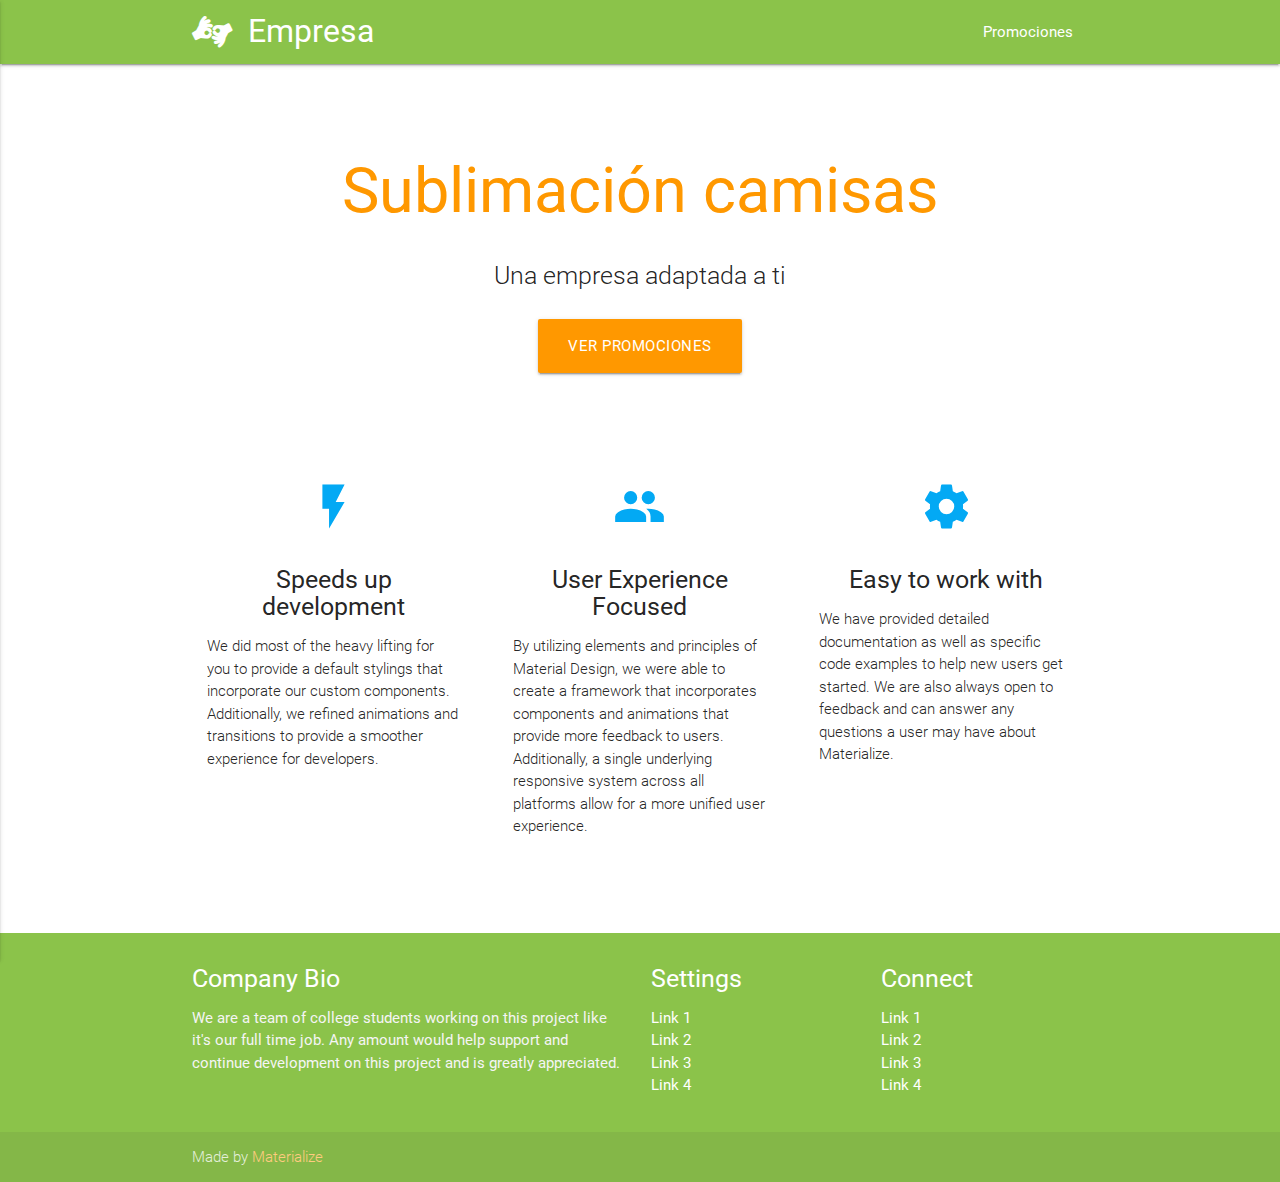
==== starter-template/index.html @ 00b585cf "Starting repo" ====
<!DOCTYPE html>
<html lang="en">
<head>
  <meta http-equiv="Content-Type" content="text/html; charset=UTF-8"/>
  <meta name="viewport" content="width=device-width, initial-scale=1, maximum-scale=1.0"/>
  <title>Sublimacion</title>

  <!-- CSS  -->
  <link href="https://fonts.googleapis.com/icon?family=Material+Icons" rel="stylesheet">
  <link href="css/materialize.css" type="text/css" rel="stylesheet" media="screen,projection"/>
  <link href="css/style.css" type="text/css" rel="stylesheet" media="screen,projection"/>
  <link rel="stylesheet" href="css/font-awesome.min.css">
  <link rel="stylesheet" href="css/palette.css">
</head>
<body>
  <nav class="default-primary-color" role="navigation">
    <div class="nav-wrapper container">

      <a id="" href="#" class="brand-logo"><i class="fa fa-american-sign-language-interpreting" aria-hidden="true"></i>Empresa</a>

      <ul class="right hide-on-med-and-down">
        <li><a href="#">Promociones</a></li>
      </ul>

      <ul id="nav-mobile" class="side-nav">
        <li><a href="#">Promociones</a></li>
      </ul>
      <a href="#" data-activates="nav-mobile" class="button-collapse"><i class="material-icons">menu</i></a>
    </div>
  </nav>
  <div class="section no-pad-bot" id="index-banner">
    <div class="container">
      <br><br>
      <h1 class="header center orange-text">Sublimación camisas</h1>
      <div class="row center">
        <h5 class="header col s12 light">Una empresa adaptada a ti</h5>
      </div>
      <div class="row center">
        <a href="http://materializecss.com/getting-started.html" id="download-button" class="btn-large waves-effect waves-light orange">Ver promociones</a>
      </div>
      <br><br>

    </div>
  </div>


  <div class="container">
    <div class="section">

      <!--   Icon Section   -->
      <div class="row">
        <div class="col s12 m4">
          <div class="icon-block">
            <h2 class="center light-blue-text"><i class="material-icons">flash_on</i></h2>
            <h5 class="center">Speeds up development</h5>

            <p class="light">We did most of the heavy lifting for you to provide a default stylings that incorporate our custom components. Additionally, we refined animations and transitions to provide a smoother experience for developers.</p>
          </div>
        </div>

        <div class="col s12 m4">
          <div class="icon-block">
            <h2 class="center light-blue-text"><i class="material-icons">group</i></h2>
            <h5 class="center">User Experience Focused</h5>

            <p class="light">By utilizing elements and principles of Material Design, we were able to create a framework that incorporates components and animations that provide more feedback to users. Additionally, a single underlying responsive system across all platforms allow for a more unified user experience.</p>
          </div>
        </div>

        <div class="col s12 m4">
          <div class="icon-block">
            <h2 class="center light-blue-text"><i class="material-icons">settings</i></h2>
            <h5 class="center">Easy to work with</h5>

            <p class="light">We have provided detailed documentation as well as specific code examples to help new users get started. We are also always open to feedback and can answer any questions a user may have about Materialize.</p>
          </div>
        </div>
      </div>

    </div>
    <br><br>
  </div>

  <footer class="page-footer default-primary-color">
    <div class="container">
      <div class="row">
        <div class="col l6 s12">
          <h5 class="white-text">Company Bio</h5>
          <p class="grey-text text-lighten-4">We are a team of college students working on this project like it's our full time job. Any amount would help support and continue development on this project and is greatly appreciated.</p>


        </div>
        <div class="col l3 s12">
          <h5 class="white-text">Settings</h5>
          <ul>
            <li><a class="white-text" href="#!">Link 1</a></li>
            <li><a class="white-text" href="#!">Link 2</a></li>
            <li><a class="white-text" href="#!">Link 3</a></li>
            <li><a class="white-text" href="#!">Link 4</a></li>
          </ul>
        </div>
        <div class="col l3 s12">
          <h5 class="white-text">Connect</h5>
          <ul>
            <li><a class="white-text" href="#!">Link 1</a></li>
            <li><a class="white-text" href="#!">Link 2</a></li>
            <li><a class="white-text" href="#!">Link 3</a></li>
            <li><a class="white-text" href="#!">Link 4</a></li>
          </ul>
        </div>
      </div>
    </div>
    <div class="footer-copyright">
      <div class="container">
      Made by <a class="orange-text text-lighten-3" href="http://materializecss.com">Materialize</a>
      </div>
    </div>
  </footer>


  <!--  Scripts-->
  <script src="https://code.jquery.com/jquery-2.1.1.min.js"></script>
  <script src="js/materialize.js"></script>
  <script src="js/init.js"></script>

  </body>
</html>
---- starter-template/css/style.css ----
/* Custom Stylesheet */
/**
 * Use this file to override Materialize files so you can update
 * the core Materialize files in the future
 *
 * Made By MaterializeCSS.com
 */

.icon-block {
  padding: 0 15px;
}
.icon-block .material-icons {
	font-size: inherit;
}
---- starter-template/css/palette.css ----
/* Palette generated by Material Palette - materialpalette.com/light-green/green */

.dark-primary-color    { background: #689F38; }
.default-primary-color { background: #8BC34A; }
.light-primary-color   { background: #DCEDC8; }
.text-primary-color    { color: #212121; }
.accent-color          { background: #4CAF50; }
.primary-text-color    { color: #212121; }
.secondary-text-color  { color: #757575; }
.divider-color         { border-color: #BDBDBD; }
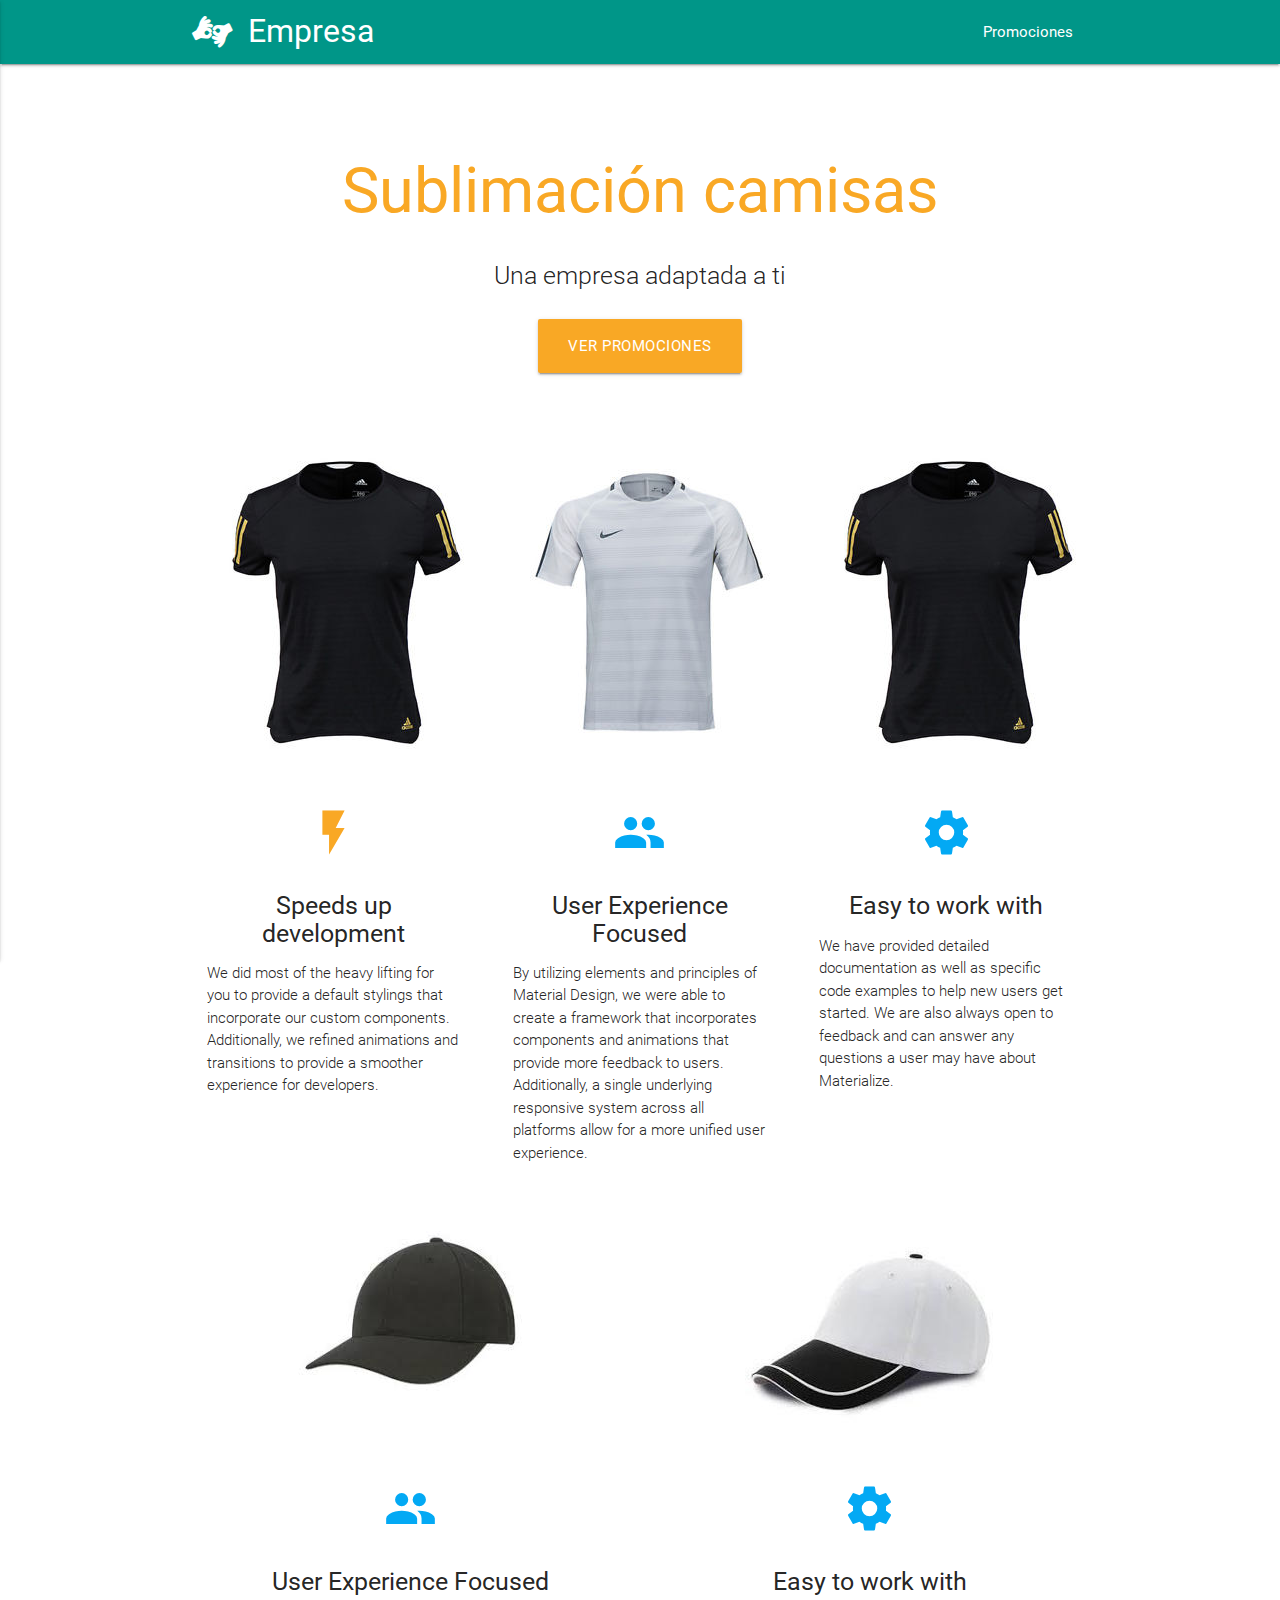
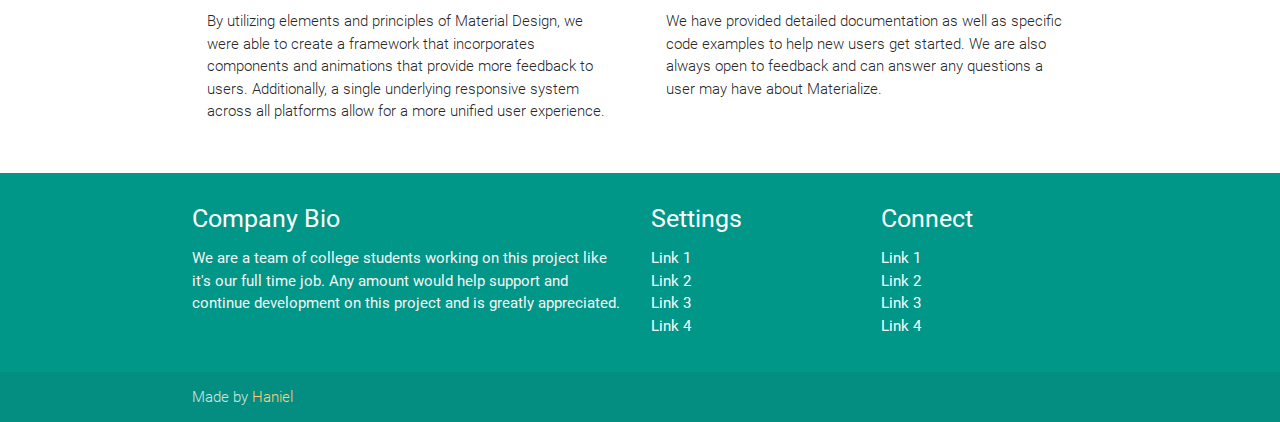
==== commit 5b6a8613: "Landing page markup done" ====
--- a/starter-template/index.html
+++ b/starter-template/index.html
@@ -31,12 +31,12 @@
   <div class="section no-pad-bot" id="index-banner">
     <div class="container">
       <br><br>
-      <h1 class="header center orange-text">Sublimación camisas</h1>
+      <h1 class="header center third-text-color">Sublimación camisas</h1>
       <div class="row center">
         <h5 class="header col s12 light">Una empresa adaptada a ti</h5>
       </div>
       <div class="row center">
-        <a href="http://materializecss.com/getting-started.html" id="download-button" class="btn-large waves-effect waves-light orange">Ver promociones</a>
+        <button class="btn btn-large waves-effect yellow darken-3">Ver promociones</button>
       </div>
       <br><br>
 
@@ -46,12 +46,26 @@
 
   <div class="container">
     <div class="section">
+      <!--   Icon Section   -->
+      <div class="row">
+        <div class="col s12 m4 center">
+          <img src="img/blackShirt.jpg">
+        </div>
+
+        <div class="col s12 m4 center">
+          <img src="img/whiteShirt.jpg">
+        </div>
+
+        <div class="col s12 m4 center">
+          <img src="img/blackShirt.jpg">
+        </div>
+      </div>
 
       <!--   Icon Section   -->
       <div class="row">
         <div class="col s12 m4">
           <div class="icon-block">
-            <h2 class="center light-blue-text"><i class="material-icons">flash_on</i></h2>
+            <h2 class="center third-text-color"><i class="material-icons">flash_on</i></h2>
             <h5 class="center">Speeds up development</h5>
 
             <p class="light">We did most of the heavy lifting for you to provide a default stylings that incorporate our custom components. Additionally, we refined animations and transitions to provide a smoother experience for developers.</p>
@@ -76,9 +90,35 @@
           </div>
         </div>
       </div>
+      <div class="row">
+        <div class="col s12 m6 center">
+          <img src="img/redCap.jpg">
+        </div>
 
-    </div>
-    <br><br>
+        <div class="col s12 m6 center">
+          <img src="img/blackCap.jpg">
+        </div>
+
+
+        <div class="col s12 m6">
+          <div class="icon-block">
+            <h2 class="center light-blue-text"><i class="material-icons">group</i></h2>
+            <h5 class="center">User Experience Focused</h5>
+
+            <p class="light">By utilizing elements and principles of Material Design, we were able to create a framework that incorporates components and animations that provide more feedback to users. Additionally, a single underlying responsive system across all platforms allow for a more unified user experience.</p>
+          </div>
+        </div>
+
+        <div class="col s12 m6">
+          <div class="icon-block">
+            <h2 class="center light-blue-text"><i class="material-icons">settings</i></h2>
+            <h5 class="center">Easy to work with</h5>
+
+            <p class="light">We have provided detailed documentation as well as specific code examples to help new users get started. We are also always open to feedback and can answer any questions a user may have about Materialize.</p>
+          </div>
+        </div>
+      </div>
+ </div>
   </div>
 
   <footer class="page-footer default-primary-color">
@@ -112,7 +152,7 @@
     </div>
     <div class="footer-copyright">
       <div class="container">
-      Made by <a class="orange-text text-lighten-3" href="http://materializecss.com">Materialize</a>
+      Made by <a class="orange-text text-lighten-3" href="http://materializecss.com">Haniel</a>
       </div>
     </div>
   </footer>
--- a/starter-template/css/style.css
+++ b/starter-template/css/style.css
@@ -12,3 +12,8 @@
 .icon-block .material-icons {
 	font-size: inherit;
 }
+
+
+/* Extending palette */
+.third-text-color{color: #f9a825}
+.third-color{background-color: #E1A438}--- a/starter-template/css/palette.css
+++ b/starter-template/css/palette.css
@@ -1,10 +1,10 @@
-/* Palette generated by Material Palette - materialpalette.com/light-green/green */
+/* Palette generated by Material Palette - materialpalette.com/teal/light-blue */
 
-.dark-primary-color    { background: #689F38; }
-.default-primary-color { background: #8BC34A; }
-.light-primary-color   { background: #DCEDC8; }
-.text-primary-color    { color: #212121; }
-.accent-color          { background: #4CAF50; }
+.dark-primary-color    { background: #2F5795; }
+.default-primary-color { background: #009688; }
+.light-primary-color   { background: #B2DFDB; }
+.text-primary-color    { color: #FFFFFF; }
+.accent-color          { background: #03A9F4; }
 .primary-text-color    { color: #212121; }
 .secondary-text-color  { color: #757575; }
 .divider-color         { border-color: #BDBDBD; }
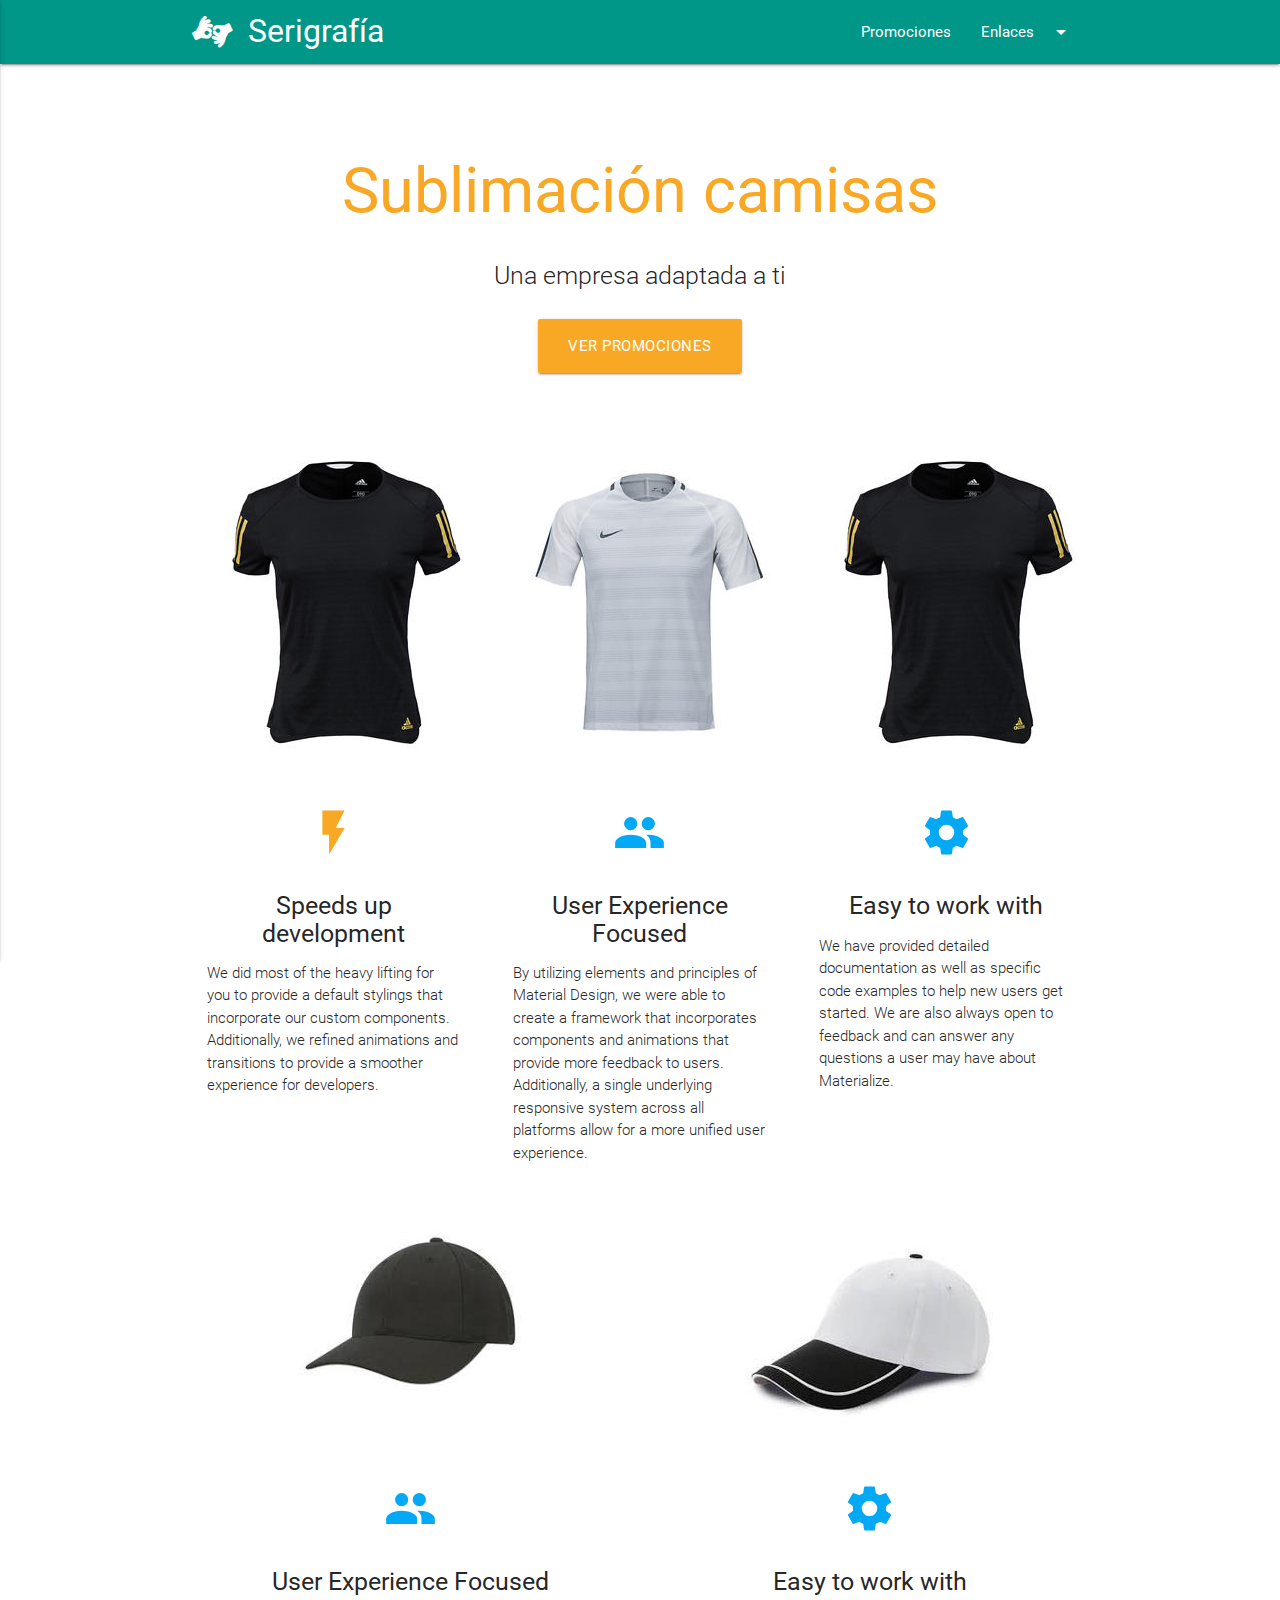
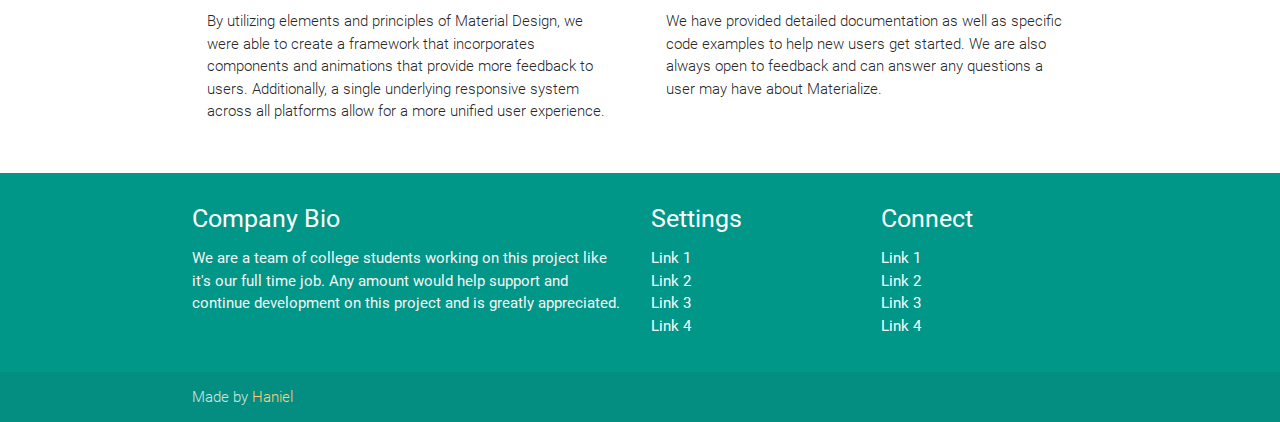
==== commit 13ad4381: "Init Product" ====
--- a/starter-template/index.html
+++ b/starter-template/index.html
@@ -3,7 +3,7 @@
 <head>
   <meta http-equiv="Content-Type" content="text/html; charset=UTF-8"/>
   <meta name="viewport" content="width=device-width, initial-scale=1, maximum-scale=1.0"/>
-  <title>Sublimacion</title>
+  <title>Sublimación</title>
 
   <!-- CSS  -->
   <link href="https://fonts.googleapis.com/icon?family=Material+Icons" rel="stylesheet">
@@ -13,19 +13,29 @@
   <link rel="stylesheet" href="css/palette.css">
 </head>
 <body>
+  <ul id="dropdown1" class="dropdown-content">
+  <li><a href="detalle.html">Detalles</a></li>
+    <li class="divider"></li>
+  <li><a href="#!">Acerca de</a></li>
+  <li class="divider"></li>
+  <li><a href="#!">Galería</a></li>
+</ul>
   <nav class="default-primary-color" role="navigation">
     <div class="nav-wrapper container">
 
-      <a id="" href="#" class="brand-logo"><i class="fa fa-american-sign-language-interpreting" aria-hidden="true"></i>Empresa</a>
+      <a id="" href="index.html" class="brand-logo"><i class="fa fa-american-sign-language-interpreting" aria-hidden="true"></i>Serigrafía</a>
 
       <ul class="right hide-on-med-and-down">
         <li><a href="#">Promociones</a></li>
+        <li><a class="dropdown-button" href="#!" data-activates="dropdown1">Enlaces<i class="material-icons right">arrow_drop_down</i></a></li>
       </ul>
 
       <ul id="nav-mobile" class="side-nav">
         <li><a href="#">Promociones</a></li>
+
       </ul>
       <a href="#" data-activates="nav-mobile" class="button-collapse"><i class="material-icons">menu</i></a>
+
     </div>
   </nav>
   <div class="section no-pad-bot" id="index-banner">
--- a/starter-template/css/style.css
+++ b/starter-template/css/style.css
@@ -13,7 +13,22 @@
 	font-size: inherit;
 }
 
+.shadow-box{
+	box-shadow: box-shadow: 5px 5px 5px #888888 !important;
+}
 
 /* Extending palette */
 .third-text-color{color: #f9a825}
-.third-color{background-color: #E1A438}+.third-color{background-color: #E1A438}
+
+/*Image sizes*/
+.detail-image{
+	height: 32rem;
+	margin-top: 2em; 
+	width: : 32rem;
+}
+
+/*Text*/
+.justify{
+	text-align: justify;
+}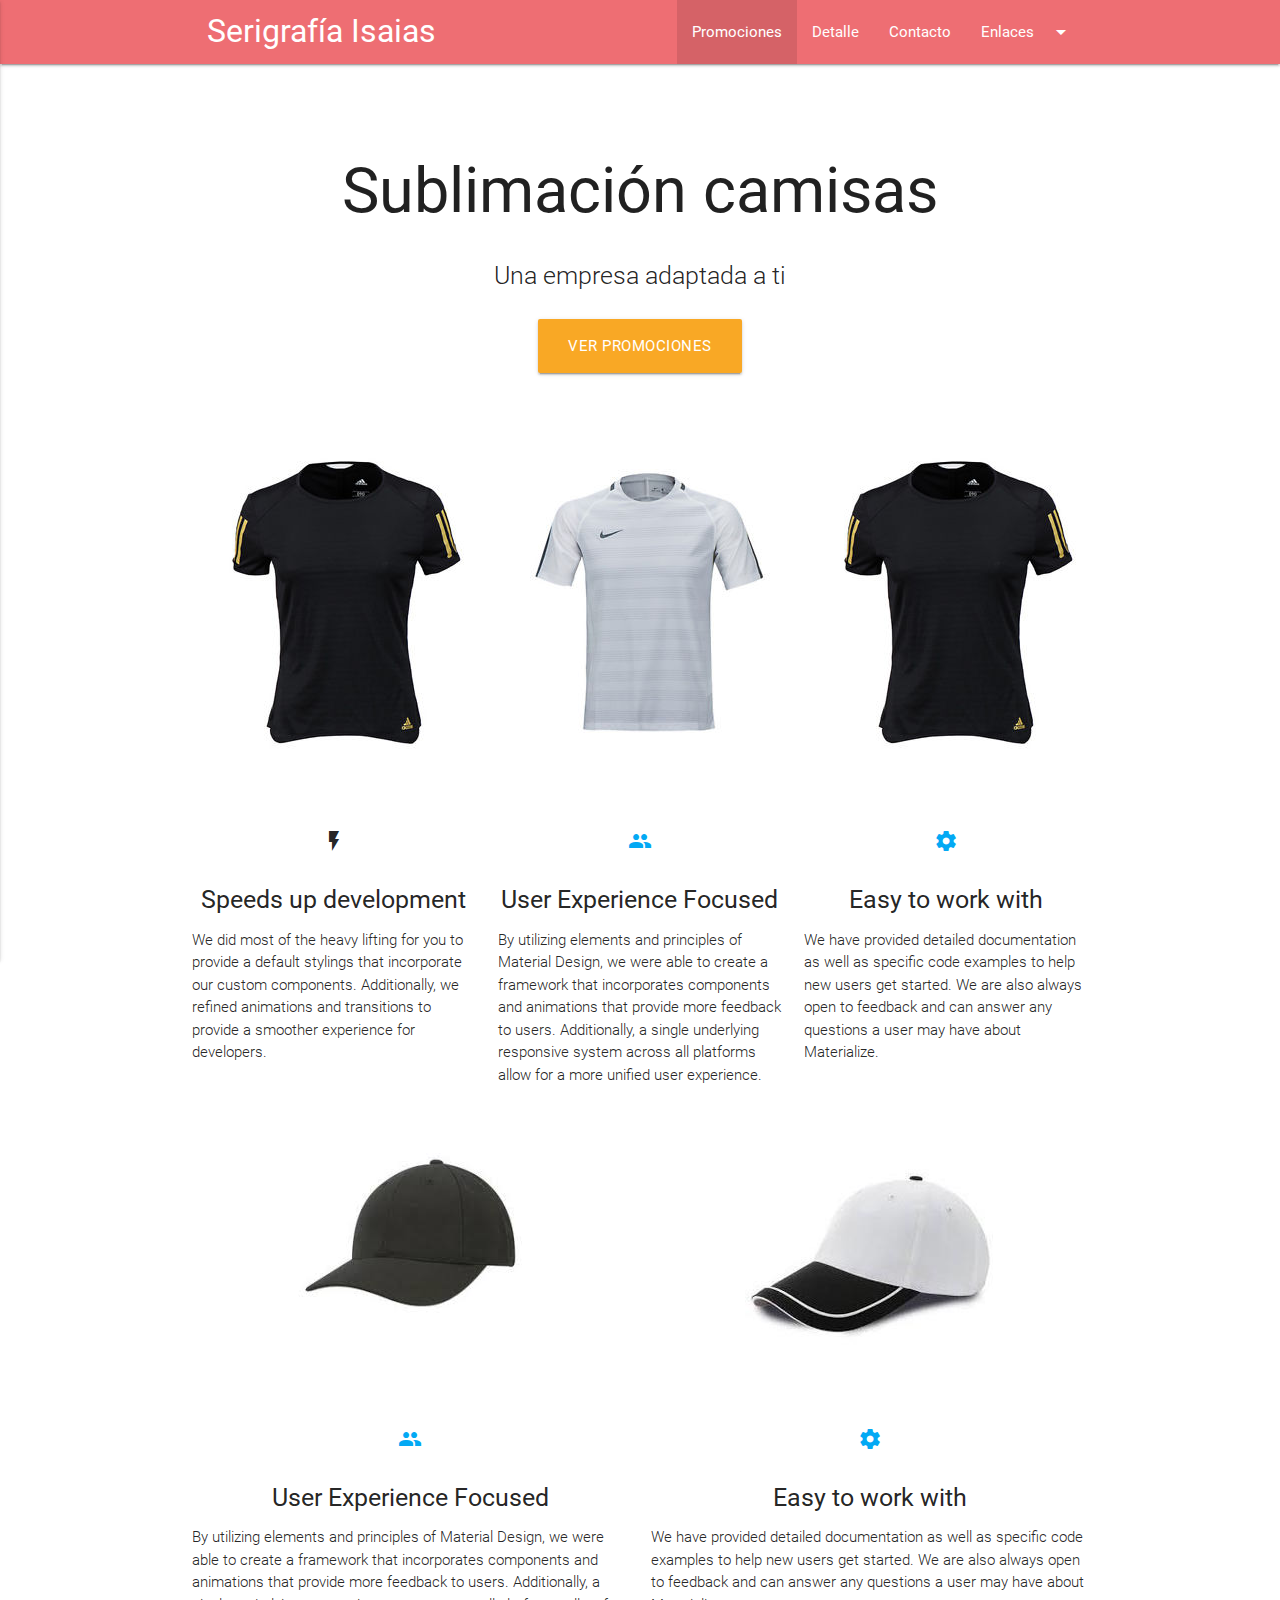
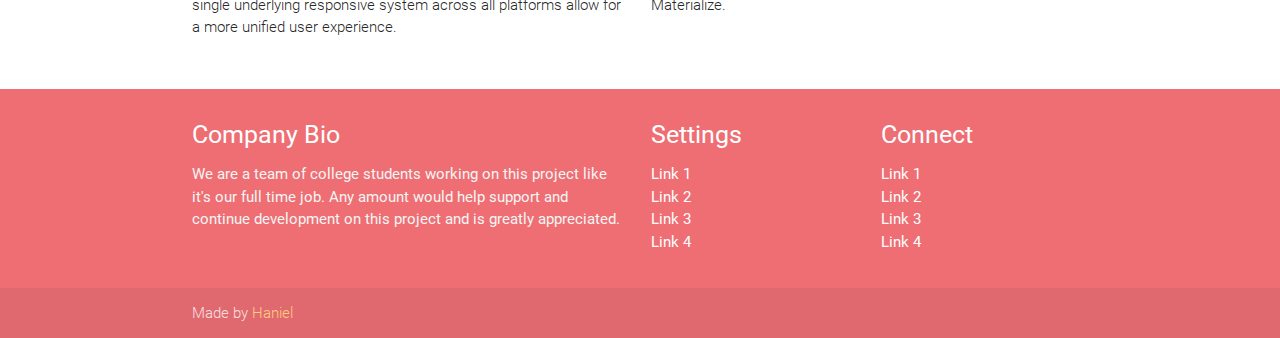
==== commit 27c9c92f: "MOdificando header y promociones" ====
--- a/starter-template/index.html
+++ b/starter-template/index.html
@@ -7,26 +7,29 @@
 
   <!-- CSS  -->
   <link href="https://fonts.googleapis.com/icon?family=Material+Icons" rel="stylesheet">
-  <link href="css/materialize.css" type="text/css" rel="stylesheet" media="screen,projection"/>
-  <link href="css/style.css" type="text/css" rel="stylesheet" media="screen,projection"/>
-  <link rel="stylesheet" href="css/font-awesome.min.css">
-  <link rel="stylesheet" href="css/palette.css">
+  <link href="https://fonts.googleapis.com/css?family=Lobster" rel="stylesheet">
+  <link href="../css/materialize.css" type="text/css" rel="stylesheet" media="screen,projection"/>
+  <link href="../css/style.css" type="text/css" rel="stylesheet" media="screen,projection"/>
+  <link rel="stylesheet" href="../css/font-awesome.min.css">
+  <link rel="stylesheet" href="../css/palette.css">
 </head>
 <body>
   <ul id="dropdown1" class="dropdown-content">
   <li><a href="detalle.html">Detalles</a></li>
     <li class="divider"></li>
-  <li><a href="#!">Acerca de</a></li>
+  <li><a href="acerca.html">Acerca de</a></li>
   <li class="divider"></li>
-  <li><a href="#!">Galería</a></li>
+  <li><a href="galeria.html">Galería</a></li>
 </ul>
   <nav class="default-primary-color" role="navigation">
     <div class="nav-wrapper container">
 
-      <a id="" href="index.html" class="brand-logo"><i class="fa fa-american-sign-language-interpreting" aria-hidden="true"></i>Serigrafía</a>
+      <a href="index.html" class="brand-logo title-nav"><i class="fa fa-american-sign-language-interpreting" aria-hidden="true"></i>Serigrafía Isaias</a>
 
       <ul class="right hide-on-med-and-down">
-        <li><a href="#">Promociones</a></li>
+        <li class="active"><a href="promociones.html">Promociones</a></li>
+        <li><a href="detalle.html">Detalle</a></li>
+        <li><a href="contacto.html">Contacto</a></li>
         <li><a class="dropdown-button" href="#!" data-activates="dropdown1">Enlaces<i class="material-icons right">arrow_drop_down</i></a></li>
       </ul>
 
@@ -41,12 +44,12 @@
   <div class="section no-pad-bot" id="index-banner">
     <div class="container">
       <br><br>
-      <h1 class="header center third-text-color">Sublimación camisas</h1>
+      <h1 class="header center third-text-color title-nav">Sublimación camisas</h1>
       <div class="row center">
         <h5 class="header col s12 light">Una empresa adaptada a ti</h5>
       </div>
       <div class="row center">
-        <button class="btn btn-large waves-effect yellow darken-3">Ver promociones</button>
+        <a class="btn btn-large waves-effect yellow darken-3" href="promociones.html">Ver promociones</a>
       </div>
       <br><br>
 
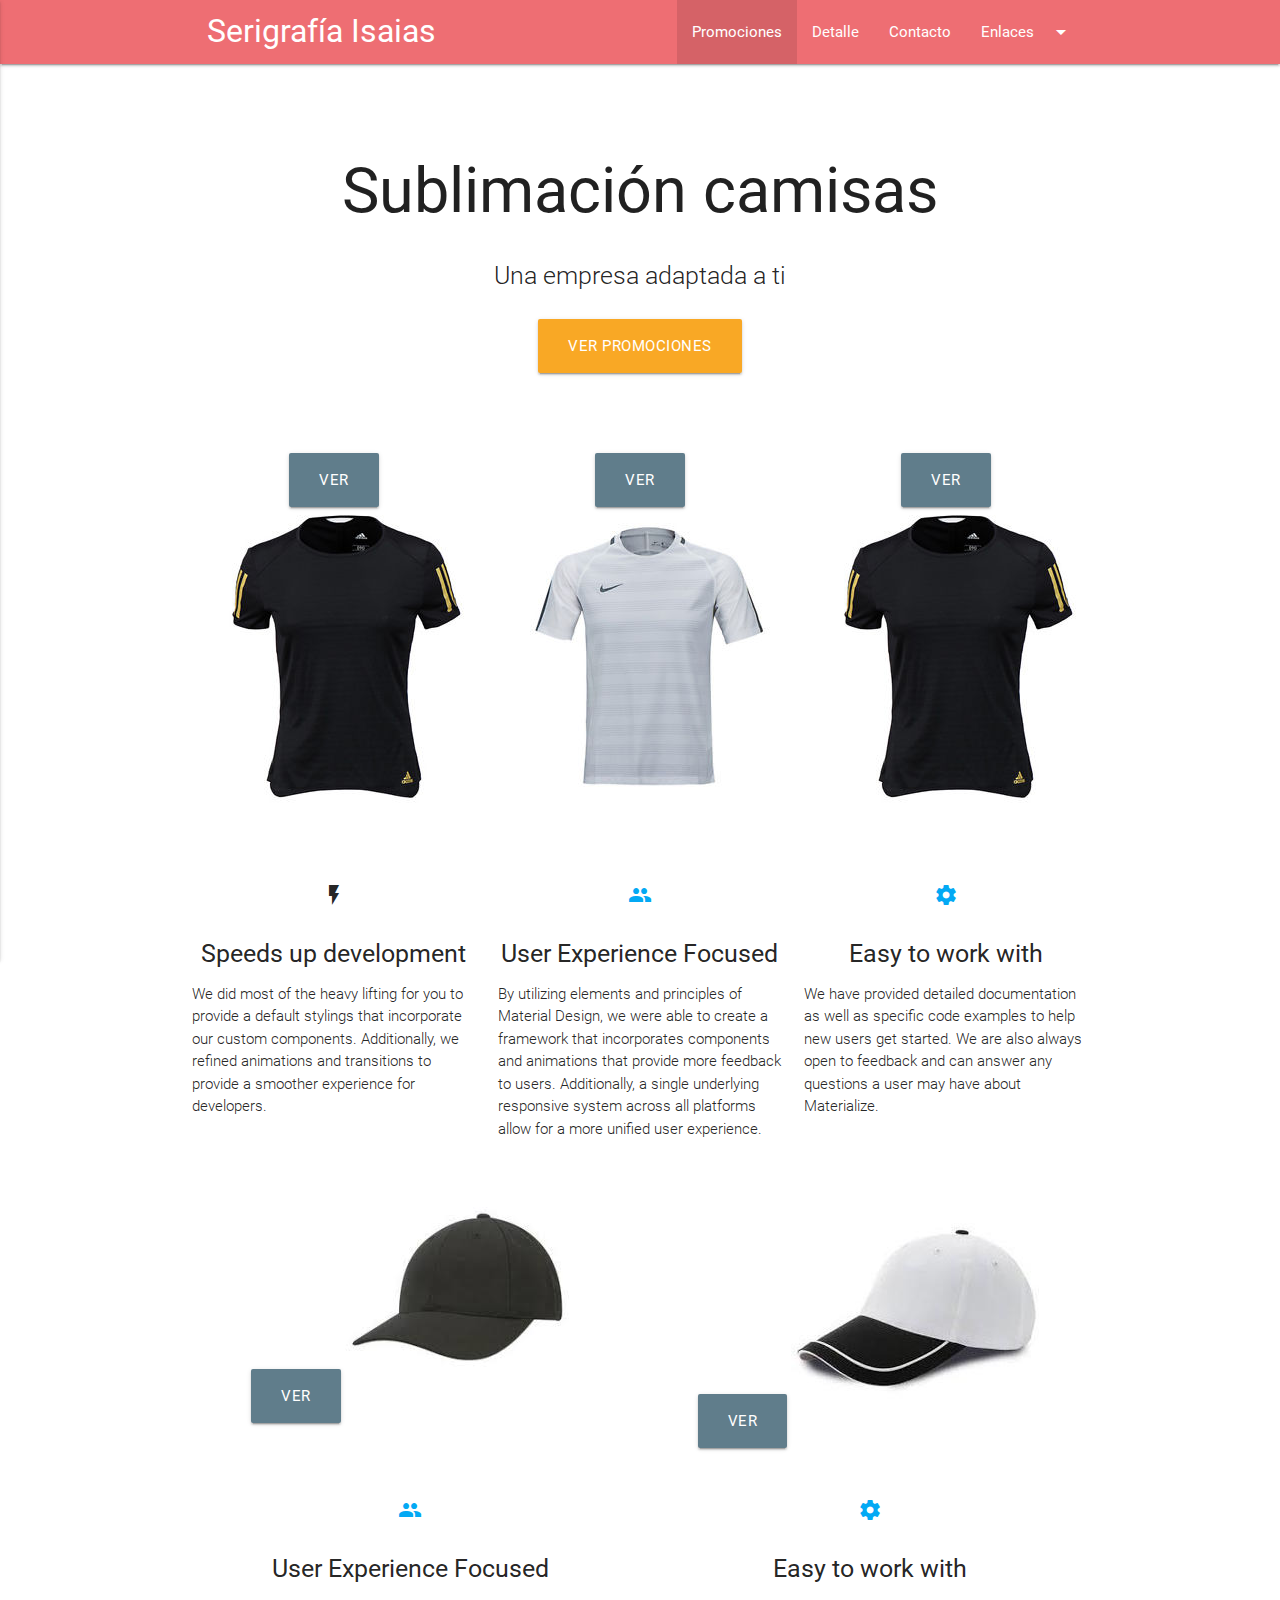
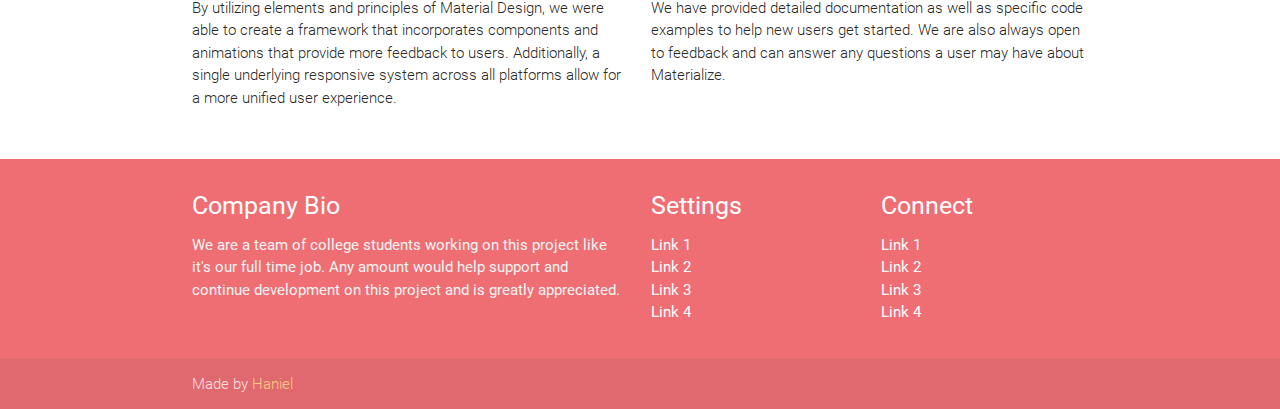
==== commit f65ab63f: "hover buttons en Index" ====
--- a/starter-template/index.html
+++ b/starter-template/index.html
@@ -61,15 +61,18 @@
     <div class="section">
       <!--   Icon Section   -->
       <div class="row">
-        <div class="col s12 m4 center">
+        <div class="col s12 m4 center img-placeholder">          
+          <a href="detalle.html" class="blue-grey btn-large waves-effect btn-product">Ver</a>
           <img src="img/blackShirt.jpg">
         </div>
 
-        <div class="col s12 m4 center">
+        <div class="col s12 m4 center img-placeholder">
+          <a href="detalle.html" class="blue-grey  btn-large waves-effect btn-product">Ver</a>
           <img src="img/whiteShirt.jpg">
         </div>
 
-        <div class="col s12 m4 center">
+        <div class="col s12 m4 center img-placeholder">
+          <a href="detalle.html" class="blue-grey  btn-large waves-effect btn-product">Ver</a>
           <img src="img/blackShirt.jpg">
         </div>
       </div>
@@ -104,11 +107,13 @@
         </div>
       </div>
       <div class="row">
-        <div class="col s12 m6 center">
+        <div class="col s12 m6 center img-placeholder">
+          <a href="detalle.html" class="blue-grey  btn-large waves-effect btn-product">Ver</a>
           <img src="img/redCap.jpg">
         </div>
 
-        <div class="col s12 m6 center">
+        <div class="col s12 m6 center img-placeholder">
+          <a href="detalle.html" class="blue-grey  btn-large waves-effect btn-product">Ver</a>
           <img src="img/blackCap.jpg">
         </div>
 
